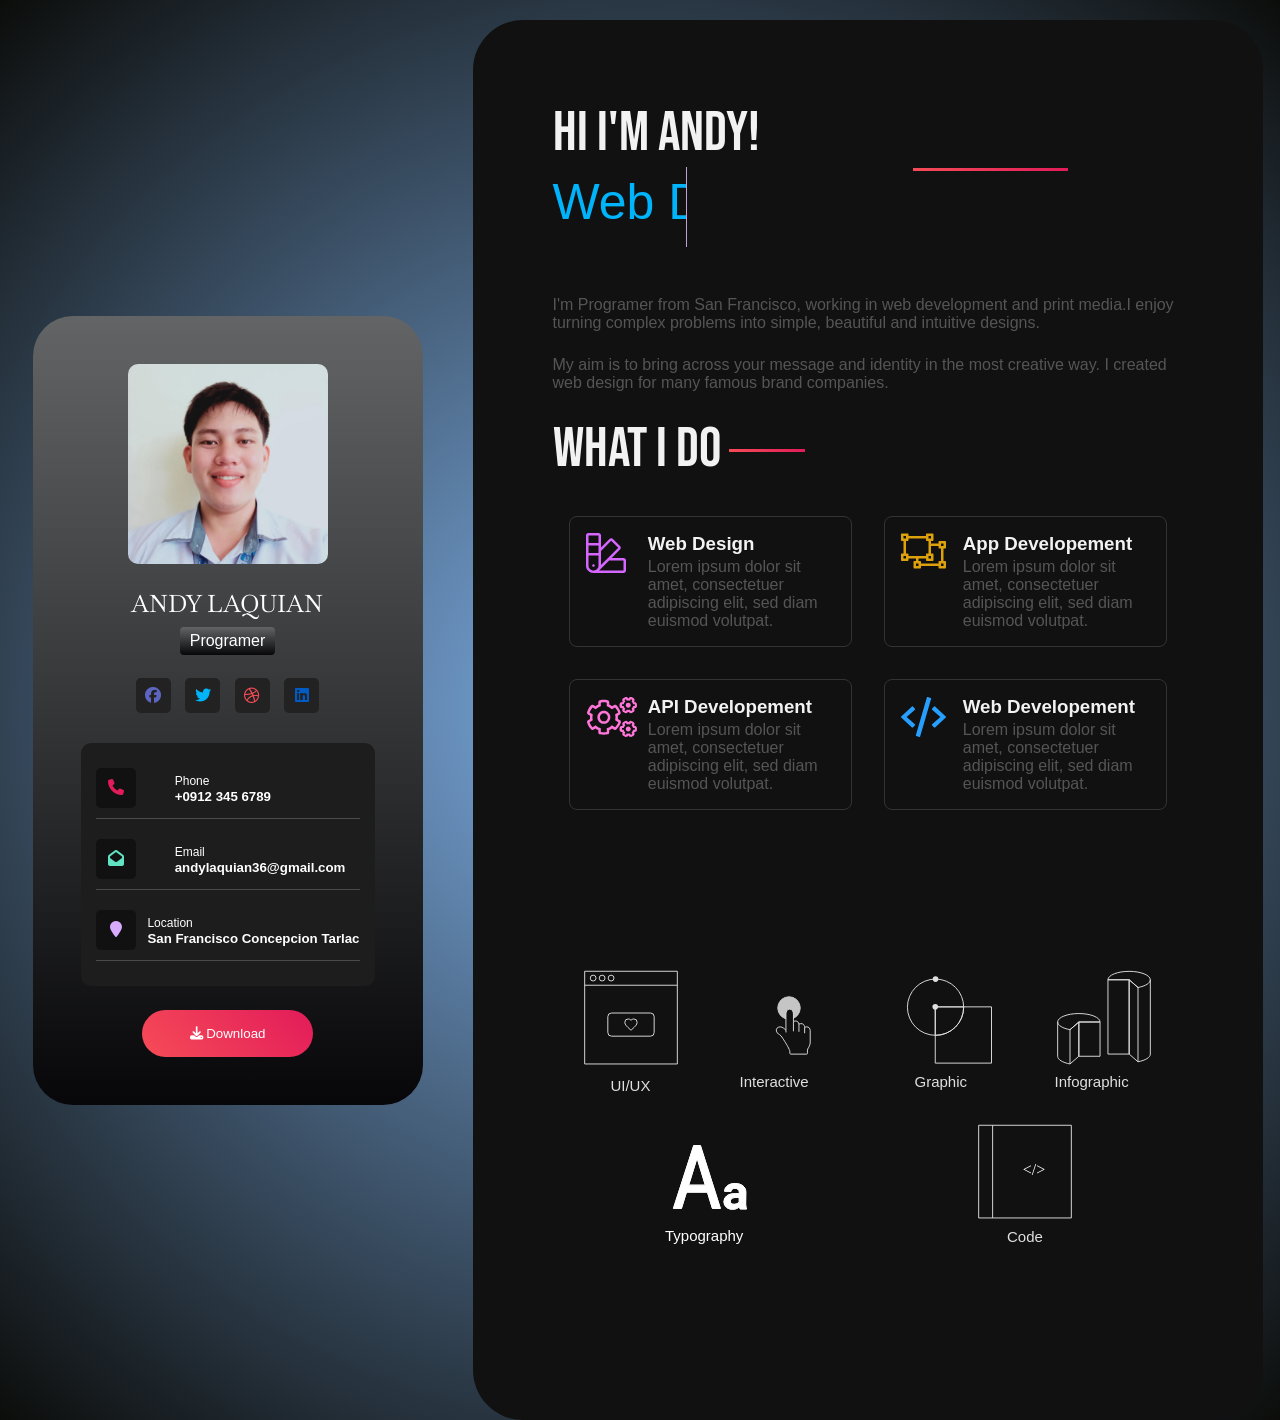
==== index.html @ b9bf0640 "Add files via upload" ====
<!DOCTYPE html>
<html lang="en">
<head>
    <meta charset="UTF-8">
    <meta http-equiv="X-UA-Compatible" content="IE=edge">
    <meta name="viewport" content="width=device-width, initial-scale=1.0">
    <title>Personal Portfolio</title>
    
    <link rel="stylesheet" href="style.css">
    <link rel="preconnect" href="https://fonts.googleapis.com">
    <link rel="preconnect" href="https://fonts.gstatic.com" crossorigin>
    <link href="https://fonts.googleapis.com/css2?family=Bebas+Neue&family=Jersey+10&display=swap" rel="stylesheet">
    <link rel="preconnect" href="https://fonts.googleapis.com">
    <link rel="preconnect" href="https://fonts.gstatic.com" crossorigin>
    <link href="https://fonts.googleapis.com/css2?family=Baskervville+SC&family=Bebas+Neue&family=Jersey+10&display=swap" rel="stylesheet">
    <link rel="stylesheet" href="https://cdnjs.cloudflare.com/ajax/libs/font-awesome/6.2.1/css/all.min.css">
</head>
<body>
   <div class="container">
       <div class="profile-card"> 
            <div class="profile-pic">
                <img class="pic" src="images/andy.jfif" alt="user avatar">
            </div>

            <div class="profile-details">
                 <div class="intro">
                    <h2>ANDY LAQUIAN</h2>
                    <h4>Programer</h4>
                    <div class="social">
                        <a href="#"><i class="fab fa-facebook" style="color:var(--blue)"></i></a>
                        <a href="#"><i class="fab fa-twitter"  style="color:var(--skyblue)"></i></a>
                        <a href="#"><i class="fab fa-dribbble"  style="color:var(--dark-pink)"></i></a>
                        <a href="#"><i class="fab fa-linkedin"  style="color:var(--light-blue)"></i></a>
                    </div>
                 </div>

                 <div class="contact-info">
                    <div class="row">
                         <div class="icon">
                            <i class="fa fa-phone"  style="color:var(--dark-magenta)"></i>
                         </div>
                         <div class="content">
                            <span>Phone</span>
                            <h5>+0912 345 6789</h5>
                         </div>
                    </div>

                    <div class="row">
                        <div class="icon">
                           <i class="fa fa-envelope-open"  style="color:var(--light-green)"></i>
                        </div>
                        <div class="content">
                           <span>Email</span>
                           <h5>andylaquian36@gmail.com</h5>
                        </div>
                   </div>
    
                   <div class="row">
                    <div class="icon">
                       <i class="fa fa-map-marker"  style="color:var(--light-purple)"></i>
                    </div>
                    <div class="content">
                       <span>Location</span>
                       <h5>San Francisco Concepcion Tarlac</h5>
                    </div>
                 </div>

            </div>
               <button class="download-btn"> <i class="fa fa-download"></i> Download </button>
            </div>
       </div>

       
       <div class="about">
         <h1 class="text-animation">Hi I'm Andy!  <br><span></span></h1>
          <br>
          <br>
           <p> I'm Programer from San Francisco,  
            working in web development and print media.I enjoy turning complex problems into simple, 
            beautiful and intuitive designs.
          </p>

          <p>
            My aim is to bring across your message and identity in the most creative way. 
            I created web design for many famous brand companies.
          </p>
          <h1>What I Do </h1>
          <div class="work" >
             <div class="workbox" id="w1">
                 <div class="icon">
                    <img src="images/ui.svg" alt="">
                 </div>
                 <div class="desc">
                    <h3>Web Design</h3>
                    <p>Lorem ipsum dolor sit amet, consectetuer adipiscing elit, sed diam euismod volutpat.</p>
                 </div>
             </div>

             <div class="workbox" id="w2">
                <div class="icon">
                   <img src="images/app.svg" alt="">
                </div>
                <div class="desc">
                   <h3>App Developement</h3>
                   <p>Lorem ipsum dolor sit amet, consectetuer adipiscing elit, sed diam euismod volutpat.</p>
                </div>
            </div>

            <div class="workbox" id="w3">
                <div class="icon">
                   <img src="images/api.svg" alt="">
                </div>
                <div class="desc">
                   <h3>API Developement</h3>
                   <p>Lorem ipsum dolor sit amet, consectetuer adipiscing elit, sed diam euismod volutpat.</p>
                </div>
            </div>

            <div class="workbox" id="w4">
                <div class="icon">
                   <img src="images/web.svg" alt="">
                </div>
                <div class="desc">
                   <h3>Web Developement</h3>
                   <p>Lorem ipsum dolor sit amet, consectetuer adipiscing elit, sed diam euismod volutpat.</p>
                </div>
            </div>

          </div>

          <h2></h2>
          
          <div class="o-page">
            <div class="skill-set">
            
         
         <a href="#" class="skill-outer ui">
            <svg  xmlns="http://www.w3.org/2000/svg" viewBox="0 0 160 160">
              <g opacity=".87" fill="none" stroke="#fff">
                <text class="text" transform="translate(58 150.11)" font-size="16" fill="#fff" stroke="none" font-family="RobotoMono-Medium,Roboto Mono" font-weight="500">
                  UI/UX
                </text> 
                <path class="rectangle" d="M30.57 22.69h98.86v98.86H30.57z"/>
                <path class="bar" d="M30.57 37.59h98.86"/>
                <circle class="dot3" cx="58.76" cy="29.96" r="3.09"/>
                <circle class="dot2" cx="49.19" cy="29.96" r="3.09"/>
                <circle class="dot1" cx="39.62" cy="29.96" r="3.09"/>
                <rect class="btn" x="55.28" y="67.21" width="49.43" height="24.72" rx="4"/>
                <path class="heart" 				fill="#121212" d="M80 85.57l-1-.86c-3.37-3.06-5.59-5.07-5.59-7.54a3.56 3.56 0 0 1 3.6-3.6A3.9 3.9 0 0 1 80 74.94a3.9 3.9 0 0 1 2.94-1.37 3.56 3.56 0 0 1 3.6 3.6c0 2.47-2.22 4.48-5.59 7.54z"/>
              </g>
            </svg>
         </a>
         
         
         
            
         <a href="#" class="skill-outer interactive">
            <svg xmlns="http://www.w3.org/2000/svg" viewBox="0 0 160 160">
              <g opacity=".87" fill="none" stroke="#fff">
                <text class="text" transform="translate(27.19 146.24)" fill="#fff" stroke="none" font-size="16" font-family="RobotoMono-Medium,Roboto Mono" font-weight="500">
                  Interactive
                </text>
                <path class="ellipse4"/>
                <path class="ellipse3"/>
                <path class="ellipse2"/>
                <path class="ellipse1"/>
               <path class="ellipse0"/>
               <path class="ellipse" d="M68,61.83a12,12 0 1,0 24,0a12,12 0 1,0 -24,0" stroke-miterlimit="10" fill="#fff" opacity="0.87"/>
                <path class="hand" d="M100.33 82.21a5.82 5.82 0 0 0-3.66.19c-.08-.93-.46-3.07-2.32-3.64a5.83 5.83 0 0 0-3.74.21 3.59 3.59 0 0 0-2.24-3 5.85 5.85 0 0 0-3.64.17v-7.68c0-2-.83-5.44-4-5.44-2.91 0-4 3.25-4 5.44v17.08C75.34 84.12 73 82.13 71.14 82c-3-.24-5.19 1.64-4.59 4.56s3.12 2.75 5 5.14 6.34 9.81 6.37 9.86c.67 1.26 2.49 4.74 2.79 5.62a12 12 0 0 1 .27 3.09.79.79 0 0 0 .22.55.76.76 0 0 0 .54.23h17.18a.77.77 0 0 0 .76-.68 17.08 17.08 0 0 0 0-2.73 5.5 5.5 0 0 1 1.32-3.84 11.61 11.61 0 0 0 1.63-4.52.41.41 0 0 0 0-.11V86.28c.04-.28-.01-3.35-2.3-4.07z" fill="#121212" stroke="#fff" stroke-miterlimit="10"/>
                <path class="bar" d="M96.68 88.8v-6.4"/>
                <path class="bar" d="M90.61 87.29v-8.36"/>
                <path class="bar" d="M84.73 86.74V76.13"/>
                <path class="bar" d="M76.79 87.94v-2.39"/>
              </g>
            </svg>
         </a>
         
         
        
         <a href="#" class="skill-outer graphic">
            <svg xmlns="http://www.w3.org/2000/svg" viewBox="0 0 160 160">
              <g opacity=".87" fill="none" stroke="#fff">
                <text id="text" fill="#fff" font-family="RobotoMono-Medium,Roboto Mono" font-size="16px" font-weight="500" stroke="none" transform="translate(46.39 146.24)">
                  Graphic
                </text>
                   <path class="graphic-shape2" d="M68.54 60.66h60v60h-60z"/>
                   <path class="graphic-middle" d="M68.54 91h.31a30 30 0 0 0 30-30v-.31H68.54z"/>
                   <path class="graphic-shape1" d="M68.85 31a30 30 0 0 1 30 30 30 30 0 0 1-30 30 30 30 0 0 1-30-30 30 30 0 0 1 30-30z"/>
                    <circle class="graphic-dot1" cx="" cy="" r="3" fill="#fff" stroke="transparent"/>
                   <circle class="graphic-dot2" cx="" cy="" r="3" fill="#fff" stroke="transparent"/>
              </g>
            </svg>
         </a>
         
         
        
         <a class="skill-outer infographic" href="#" class="skill-outer">
            <svg xmlns="http://www.w3.org/2000/svg" viewBox="0 0 160 160">
              <g opacity=".87" fill="none" stroke="#fff">
                <text class="text" transform="translate(27.19 146.24)" font-size="16" fill="#fff" stroke="none" font-family="RobotoMono-Medium,Roboto Mono" font-weight="500">
                  Infographic
                </text>
                <path class="left-bottom" d="M43.72 121.55c-7.86-1.45-13.15-4.64-13.15-8.21"/>
                <path class="left-side3" d="M53.18 76.81h22.6v36.53h-22.6z"/>
                <path class="left-side2" d="M53.18 76.81l-9.46 8.22v36.52l9.46-8.21V76.81z"/>
                <path class="left-side1" d="M30.57 76.81v36.53"/>
                <path class="left-top" d="M43.72 85l9.46-8.22h22.6c0-5-10.2-9-22.6-9s-22.6 4.09-22.6 9c0 3.53 5.14 6.74 13.14 8.22"/>
                
                <path class="right-bottom" d="M129.43 111c0 3.57-5.29 6.76-13.15 8.21"/>
                <path class="right-side3" d="M129.43 31.73v79.28"/>
                <path class="right-side2" d="M106.82 31.73l9.46 8.22v79.27l-9.46-8.21V31.73z"/>
                <path class="right-side1" d="M84.22 31.73h22.6V111h-22.6z"/>
                <path class="right-top" d="M116.28 40l-9.46-8.22h-22.6c0-5 10.2-9 22.6-9s22.6 4.08 22.6 9c0 3.53-5.14 6.74-13.14 8.22"/>
              </g>
            </svg>
         </a>
         
         
         <a href="#" class="skill-outer typo">
            <svg class="typo" xmlns="http://www.w3.org/2000/svg" viewBox="0 0 160 160">
              <g pacity=".87" fill="none" stroke="#fff">
                <text class="text" transform="translate(31.99 146.24)" fill="#fff" stroke="none" font-size="16" font-family="RobotoMono-Medium,Roboto Mono" font-weight="500">
                  Typography
                </text>
                <path class="typo-right-under" fill="#fff" d="M112.06 111.91a6.21 6.21 0 0 1-.4-1.13c-.11-.43-.2-.88-.28-1.36a8.58 8.58 0 0 1-1.31 1.14 9.37 9.37 0 0 1-1.65.92 9.56 9.56 0 0 1-2 .62 10.91 10.91 0 0 1-2.34.2 11.35 11.35 0 0 1-3.73-.63 9 9 0 0 1-2.9-1.67 7.41 7.41 0 0 1-2.53-5.73 7.57 7.57 0 0 1 3.21-6.45c2.11-1.51 5.23-2.23 9.37-2.18h3.81V94.1a3.87 3.87 0 0 0-1.21-3 5.27 5.27 0 0 0-3.59-1.16 4.34 4.34 0 0 0-3.06.86 3.11 3.11 0 0 0-1 2.38l-6.82-.08a7.17 7.17 0 0 1 .78-3.21 8.09 8.09 0 0 1 2.22-2.65 10.89 10.89 0 0 1 3.54-1.78 15.18 15.18 0 0 1 4.76-.62 16.75 16.75 0 0 1 4.47.64 10.88 10.88 0 0 1 3.6 1.74 8 8 0 0 1 2.35 2.94 9.13 9.13 0 0 1 .81 4.08l-.16 11.39a18.69 18.69 0 0 0 .23 3.53 8.61 8.61 0 0 0 .75 2.42v.42zm-6.44-4.91a6.91 6.91 0 0 0 1.91-.22 6.83 6.83 0 0 0 1.61-.62 5.51 5.51 0 0 0 1.24-.88 4.67 4.67 0 0 0 .82-1v-4.56h-3.48a10.37 10.37 0 0 0-2.72.28 5.28 5.28 0 0 0-1.85.83 3.46 3.46 0 0 0-1.07 1.32 4.05 4.05 0 0 0-.37 1.68 3 3 0 0 0 1 2.29 4.12 4.12 0 0 0 2.91.88z"/>
               <path class="typo-left-under" fill="#fff" d="M77.28 94H54.91l-5.38 17.35H41l21.63-67h7.14l21.27 67h-8.46zm-20.07-7.44H75l-8.81-29.09z"/>
               <path class="wave-middle" stroke="transparent" fill="#121212"/>
               <path class="typo-right-top" stroke="#fff" d="M112.06 111.91a6.21 6.21 0 0 1-.4-1.13c-.11-.43-.2-.88-.28-1.36a8.58 8.58 0 0 1-1.31 1.14 9.37 9.37 0 0 1-1.65.92 9.56 9.56 0 0 1-2 .62 10.91 10.91 0 0 1-2.34.2 11.35 11.35 0 0 1-3.73-.63 9 9 0 0 1-2.9-1.67 7.41 7.41 0 0 1-2.53-5.73 7.57 7.57 0 0 1 3.21-6.45c2.11-1.51 5.23-2.23 9.37-2.18h3.81V94.1a3.87 3.87 0 0 0-1.21-3 5.27 5.27 0 0 0-3.59-1.16 4.34 4.34 0 0 0-3.06.86 3.11 3.11 0 0 0-1 2.38l-6.82-.08a7.17 7.17 0 0 1 .78-3.21 8.09 8.09 0 0 1 2.22-2.65 10.89 10.89 0 0 1 3.54-1.78 15.18 15.18 0 0 1 4.76-.62 16.75 16.75 0 0 1 4.47.64 10.88 10.88 0 0 1 3.6 1.74 8 8 0 0 1 2.35 2.94 9.13 9.13 0 0 1 .81 4.08l-.16 11.39a18.69 18.69 0 0 0 .23 3.53 8.61 8.61 0 0 0 .75 2.42v.42zm-6.44-4.91a6.91 6.91 0 0 0 1.91-.22 6.83 6.83 0 0 0 1.61-.62 5.51 5.51 0 0 0 1.24-.88 4.67 4.67 0 0 0 .82-1v-4.56h-3.48a10.37 10.37 0 0 0-2.72.28 5.28 5.28 0 0 0-1.85.83 3.46 3.46 0 0 0-1.07 1.32 4.05 4.05 0 0 0-.37 1.68 3 3 0 0 0 1 2.29 4.12 4.12 0 0 0 2.91.88z"/>	
               <path class="typo-left-top" d="M77.28 94H54.91l-5.38 17.35H41l21.63-67h7.14l21.27 67h-8.46zm-20.07-7.44H75l-8.81-29.09z"/>
              </g>
            </svg>
         </a>	
               
         
         
         <a href="#" class="skill-outer code">
            <svg xmlns="http://www.w3.org/2000/svg" viewBox="0 0 160 160">
              <g opacity=".87" fill="none" stroke="#fff">
                <text class="text" transform="translate(60.8 147.5)" font-size="16" fill="#fff" stroke="none" font-family="RobotoMono-Medium,Roboto Mono" font-weight="500">
                  Code
                </text>
                <path class="rectangle" transform="rotate(-90 80 72.12)" d="M30.57 22.69h98.86v98.86H30.57z"/>
                <path class="bar" d="M45.46 121.55V22.69"/>
               </g>
            </svg>
            <span class="change-letter"></span>
         </a>
               
         </div>
         		 
         </div>
          

       </div>


       
   </div>
</body>
</html>
---- style.css ----
:root{
    --purple:#2F192E;
    --purple-light:#30192d;
    --dark-blue:#012677;
    --blue:#5c65c0;
    --skyblue :#00b4fc;
    --light-blue:#005bc5;
    --dark-pink:#f64c57;
    --dark-magenta:#e21b5a;
    --light-green:#61e2c2;
    --light-purple:#d9abff;
    
}
*{
    box-sizing: border-box;
    padding:0;
    margin:0;
    text-decoration: none;
    font-family: poppins,sans-serif;
}
body{
    background: radial-gradient(circle, rgba(125,174,229,1) 0%, rgba(12,13,11,1) 100%);
}
h2{
    
    font-family: "Baskervville SC", serif;
  font-weight: 400;
  font-style: normal;
      
}
h1{
    font-family: "Bebas Neue", sans-serif;
    font-weight: 400;
    font-style: normal;
}
.container{
    display: flex;
    justify-content: space-around;
    align-items: center;
    min-height: 100%;
    width: 100%;
    flex-wrap: wrap;
    position: relative;
}
.profile-card{
    background: linear-gradient(180deg, rgba(98,100,101,1) 0%, rgba(7,7,10,1) 100%, rgba(118,121,122,1) 100%);
    width:390px;
    padding: 3rem;
    border-radius: 40px;
    min-height: 400px;
    position: relative;
    color:#fff;
    margin: 15px;
    display: flex;
    justify-content: space-between;
    align-items: center;
    flex-direction: column;
}
.pic{
    height: 200px;
    width: 200px;
    
}
.profile-card{
    margin-top: 15px;
    overflow: hidden;
}
.profile-card .profile-pic img{
    border-radius: 10px;
}
.profile-card .profile-details{
    display: flex;
    flex-direction: column;
    justify-content: flex-start;
    align-items: center;
    width:100%;
}
.profile-details .intro{
    display: flex;
    justify-content: center;
    align-items: center;
    flex-direction: column;
}
.profile-details .intro h2{
    margin-top: 20px;
}
.profile-details .intro h4{
    background: linear-gradient(180deg, rgba(98,100,101,1) 0%, rgba(7,7,10,1) 100%, rgba(118,121,122,1) 100%);
    font-weight: 400;
    border-radius: 4px;
    padding: 5px 10px;
    margin: 8px;
}
.profile-details .intro .social{
    margin-top: 10px;
    margin-bottom: 25px;
}
.profile-details .intro .social i{
    color:#ddd;
    font-size: 16px;
    background-color:#222;
    margin: 5px;
    height: 35px;
    width:35px;
    line-height: 35px;
    text-align: center;
    border-radius: 5px;
    transition: 0.5s;
}
.profile-details .intro .social i:hover{
    transform: scale(1.2);
    border:1px solid rgba(255,255,255,0.3);
}
.profile-details .contact-info{
    background-color: #1d1d1d;
    padding: 15px;
    border-radius: 10px;
    width: 100%;
}
.profile-details .contact-info .row{
    display: flex;
    justify-content: space-between;
    align-items: center;
    border-bottom: 1px solid rgba(255,255,255,0.2);
    padding: 10px 0;
    margin-bottom: 10px;
}
.contact-info .row .icon{
    height: 40px;
    width: 40px;
    line-height: 40px;
    border-radius: 5px;
    background-color: #111;
    text-align: center;
    color:#fff;
    transition: 0.5s;
}
.row .icon:hover{
    transform:scale(1.2);
    border:1px solid rgba(255,255,255,0.1);
}
.row .content{
    min-width: 70%;
}
.row .content span{
    font-size: 12px;
}
.download-btn {
    background: linear-gradient(45deg, #f64c57,#e21b5a);
    color:#fff;
    padding: 1rem 3rem;
    border-radius: 30px;
    margin-top: 1.5rem;
    border:none;
}
.download-btn:hover{
    border-color: chartreuse;
    transform:scale(1.2);
    border:1px solid rgba(255,255,255,0.1);
}

.about{
    background-color: #111;
    max-width: 790px;
    height: 1400px;
    padding: 5rem 5rem;
    border-radius: 50px;
    margin-top: 20px;
    
}
.about h1{
    color:#f2f2f2;
    margin-bottom: 1.1rem;
    position: relative;
    display: inline-block;
    font-size: 3.5rem;
}
.about h1::after{
    position: absolute;
    content: "";
    top:50%;
    right:-50%;
    width:45%;
    height: 3px;
    background: linear-gradient(45deg, #f64c57,#e21b5a);
}
.about h2{
    color:#f2f2f2;
    font-size: 2rem;
    margin:0.5rem 0;
}
.about p{
    color:#555;
    margin:1.5rem 0;
}
.about .work{
    display: grid;
    grid-template-columns: 1fr 1fr;
    grid-template-rows: auto;
}
.work .workbox {
    display: flex;
    justify-content: space-between;
    border-radius:8px;
    border:1px solid #333;
    padding: 1rem;
    margin:1rem;

}
.work .workbox .desc{
    width:75%;
    color:#555;
}
.work .workbox .desc h3{
    color:#f2f2f2;
    margin-bottom: 3px;
}
.work .workbox .desc p{
    margin:0px;
}
#w1:hover{
border-color: rgb(129, 23, 235);
}
#w2:hover{
    border-color: rgb(228, 238, 89);
}
#w3:hover{
border-color: rgb(253, 62, 247);
}
#w4:hover{
border-color: rgb(6, 88, 221);
}





@media(max-width:768px)
{
    .about{
        width: 1005;
        max-width: 400px;
        padding:1rem;
        margin:1rem;

    }
    .about h1{
        font-size: 2.2rem;
    }
    .about .work{
        grid-template-columns: repeat(1,1fr);
        grid-template-rows: repeat(4,auto);
    }


}

.text-animation span{
    position: relative;
}
.text-animation span::before{
    content: 'Web Developer';
    color: #00b4fc;
    animation: words 20s infinite;
    font-family: 'Franklin Gothic Medium', 'Arial Narrow', Arial, sans-serif;
    font-weight: 1;
    font-size: 50px;
}
.text-animation span::after{
    content: "";
    background-color: #111;
    position: absolute;
    width: calc(40% + 80px);
    height: 80px;
    border-left: 1px solid rgb(190, 162, 216);
    right: -8px;
    animation: cursor 0.6s infinite, typing 20s steps(14) infinite;
}

@keyframes cursor{
    to{
        border-left: 2px solid var(--main-color);
    }
}
@keyframes words{
    0%,
    20%{
        content: 'Web Designer';
    }
    21%,
    40%{
        content: 'App Developer';
    }
    41%,
    60%{
        content: 'API Developer';
    }
    61%,
    80%{
        content: 'Web Developer';
    }
    81%,
    100%{
        content: '';
    }
}
@keyframes typing{
    10%,
    15%,
    30%,
    35%,
    50%,
    55%,
    70%,
    75%,
    90%,
    95%{
        width: 0;
    }
    5%,
    20%,
    25%,
    40%,
    45%,
    60%,
    65%,
    80%,
    85%{
        width: calc(100% + 8px);
    }
}



body {
	background-color: #121212;
}

.o-page {
	align-items: center;
	display: flex;
	height: 60vh;
	justify-content: center;
    padding: 0;
}


a {
	text-decoration: none;
}

.skill-set {
	display: flex;
	flex-wrap: wrap;
	justify-content: space-around;

	.skill-outer {
		display: block;
	}

	svg {
		max-width: 150px;
		height: auto;
		width: 100%;
	}
}


@keyframes ui {
	0%{
		d: path("M80 87.26l-2.02-5.87-5.67-1.82 5.67-1.83L80 71.88l1.71 5.86 5.98 1.83-5.99 1.82-1.7 5.87z");
	}
	20% {
		d: path("M80 83.96l-4.33 2.28.83-4.83L72.99 78l4.84-.71L80 72.9l2.17 4.39 4.84.71-3.5 3.41.82 4.83L80 83.96z");
	}
	40% {
		d: path("M80 83.89h-6.15l3.08-5.32L80 73.25l3.07 5.32 3.08 5.32H80z");
	}
	60% {
		d: path("M80 85.57l-1-.86c-3.37-3.06-5.59-5.07-5.59-7.54a3.56 3.56 0 0 1 3.6-3.6A3.9 3.9 0 0 1 80 74.94a3.9 3.9 0 0 1 2.94-1.37 3.56 3.56 0 0 1 3.6 3.6c0 2.47-2.22 4.48-5.59 7.54z");
	}
	80%{
		d: path("M74,80a6,6 0 1,0 12,0a6,6 0 1,0 -12,0");
	}
	100%{
		d: path("M80 87.26l-2.02-5.87-5.67-1.82 5.67-1.83L80 71.88l1.71 5.86 5.98 1.83-5.99 1.82-1.7 5.87z");

	}
}


.heart {
	animation: ui 3s linear infinite;
}



@keyframes rainbow-color-fill {	
  0% {
    fill: #DAB9FF;
  }	
	20% {
    fill: #FFB9B9;
  }
	40% {
    fill: #FFFEB9;
	}
	60% {
    fill: #B9FFCC;
	}
	80% {
    fill: #B9C9FF;	
	}
  100% {
    fill: #DAB9FF;
  }
}

@keyframes rainbow-color-stroke {	
  0% {
	 stroke: #DAB9FF;
  }	
	20% {
	 stroke: #FFB9B9;

  }
	40% {
	 stroke: #FFFEB9;
	}
	60% {
	 stroke: #B9FFCC;
	}
	80% {
	 stroke: #B9C9FF;
	}
  100% {
  	 stroke: #DAB9FF;
  }
}

.skill-outer {
	outline: none;
}

.ui {
	&:hover,
	&:focus {
		circle,
		.btn,
		text {
			animation: rainbow-color-fill 1s linear infinite ;
			stroke: transparent;
		}
		.heart {
			stroke: transparent;
		}
	}
}



.code {
	position: relative;
	
	&:hover,
	&:focus {
		text,
		.rectangle {
			animation: rainbow-color-fill 1s linear infinite ;
			stroke: transparent;
		}
		.change-letter {
			color: #121212;
		}
		.bar {
			stroke: #121212;
		}
		
	}
}

.change-letter {
	color: white;
	font-family: roboto;
	font-size: 16px;
	position: absolute;
	text-decoration: none;
	left: calc(50% - 32px);
	top: calc(50% - 20px);
	transform: translate(-50%, -50%);

	&:after {
		position: absolute;
		content: "</>";
		animation: changeLetter 3s linear infinite;
		width: 82px;
		text-align: center;
	}
}

@keyframes changeLetter {
	0%{
		content:"</>";
	}
	20% {
		content:"CSS";
	}
	40% {
		content:"SASS";
	}
	60% {
		content:"JS";
	}
	80%{
		content:"HTML";
	}
	100%{
		content:"</>";
	}
}



@keyframes interactiveMotion0 {
	from{
		d: path("M68,61.83a12,12 0 1,0 24,0a12,12 0 1,0 -24,0");
	}
	to {
		d: path("M60,61.83a20,20 0 1,0 40,0a20,20 0 1,0 -40,0");
		opacity: 0;	
	}
}

@keyframes interactiveMotion1 {
	from{
		d: path("M68,61.83a12,12 0 1,0 24,0a12,12 0 1,0 -24,0");
	}
	to {
		d: path("M55,61.83a25,25 0 1,0 50,0a25,25 0 1,0 -50,0");
		opacity: 0;	
	}
}

@keyframes interactiveMotion2 {
	from{
		d: path("M68,61.83a12,12 0 1,0 24,0a12,12 0 1,0 -24,0");
	}
	to {
		d: path("M50,61.83a30,30 0 1,0 60,0a30,30 0 1,0 -60,0");
		opacity: 0;	
	}
}

@keyframes interactiveMotion3 {
	from{
		d: path("M68,61.83a12,12 0 1,0 24,0a12,12 0 1,0 -24,0");
	}
	to {
		d: path("M45,61.83a35,35 0 1,0 70,0a35,35 0 1,0 -70,0");
		opacity: 0;	
	}
}


@keyframes interactiveMotion4 {
	from{
		d: path("M68,61.83a12,12 0 1,0 24,0a12,12 0 1,0 -24,0");
	}
	to {
		d: path("M40,61.83a40,40 0 1,0 80,0a40,40 0 1,0 -80,0");
		opacity: 0;	
	}
}


.ellipse0{
	animation: interactiveMotion0 3s  ease-out infinite;
}

.ellipse1{
	animation: interactiveMotion1 3s  ease-out infinite;
}
.ellipse2 {
	animation: interactiveMotion2 3s  ease-out infinite;
}
.ellipse3 {
	animation: interactiveMotion3 3s  ease-out infinite;
}
.ellipse4 {
	animation: interactiveMotion4 3s ease-out infinite;
}


.interactive {
	&:hover,
	&:focus {
		.ellipse,
		text {
			animation: rainbow-color-fill 1s linear infinite ;
		}
		
		.hand,
		.bar {
			stroke: #FFB9B9;
		}
		
		.ellipse4 {
			stroke: #DAB9FF;
		}
		.ellipse3 {
			stroke: #FFB9B9;
		}
		.ellipse2 {
			stroke: #FFFEB9;
		}
		.ellipse1 {
			stroke: #B9FFCC;
		}
		.ellipse0 {
			stroke: #B9C9FF;
		}		
		.ellipse {
			stroke: transparent;
		}	
	}
}




.graphic-dot1 {
	offset-path: path("M68.54 60.66h60v60h-60z");
	animation: graphicDotMotion 10s linear infinite reverse;
}

.graphic-dot2 {
	offset-path: path("M68.85 31a30 30 0 0 1 30 30 30 30 0 0 1-30 30 30 30 0 0 1-30-30 30 30 0 0 1 30-30z");
	animation: graphicDotMotion 10s linear infinite;
}


@keyframes graphicDotMotion {
   to {
     motion-offset: 100%;
     offset-distance: 100%;
   }
}

.graphic {
	&:hover,
	&:focus {
		.graphic-middle,
		text {
				animation: rainbow-color-fill 1s linear infinite ;
		}
		
		.graphic-shape1 {
			stroke: #B9FFCC;
		}
		
		.graphic-shape2 {
			stroke: #B9C9FF;
		}
		
		.graphic-dot2 {
			fill: #B9FFCC;
		}
		
		.graphic-dot1 {
			fill: #B9C9FF;
		}
	}
}



@keyframes leftSide3 {
	from{
		d: path("M53.18 76.81h22.6v36.53h-22.6z");
	}
	to {
		d: path("M53.18 32.15h22.6v81.19h-22.6z");
	}
}

@keyframes leftSide2 {
	from {
		d: path("M53.18 76.81l-9.46 8.22v36.52l9.46-8.21V76.81z");
	}
	to {
		d: path("M53.18 32.15l-9.46 8.21v81.19l9.46-8.21V32.15z");
	}
}

@keyframes leftSide1 {
	from {
		d: path("M30.57 76.81v36.53");
	}
	to {
		d: path("M30.57 32.15v81.19");
	}
}

@keyframes leftTop {
	from {
		d: path("M43.72 85l9.46-8.22h22.6c0-5-10.2-9-22.6-9s-22.6 4.09-22.6 9c0 3.53 5.14 6.74 13.14 8.22");
	}
	to {
		d: path("M43.72 40.36l9.46-8.21h22.6c0-5-10.2-9-22.6-9s-22.6 4.08-22.6 9c0 3.52 5.14 6.74 13.14 8.21");
	}
}

@keyframes rightSide3 {
	from {
		d: path("M129.43 31.73v79.28");
	}
	to {
		d: path("M129.43 80.41v30.6");
	}
}

@keyframes rightSide2 {
	from {
		d: path("M106.82 31.73l9.46 8.22v79.27l-9.46-8.21V31.73z");
	}
	to {
		d: path("M106.82 80.42l9.46 8.21v30.59l-9.46-8.21V80.42z");
	}
}

@keyframes rightSide1 {
	from {
		d: path("M84.22 31.73h22.6V111h-22.6z");
	}
	to {
		d: path("M84.22 80.41h22.6V111h-22.6z");
	}
}

@keyframes rightTop {
	from {
		d: path("M116.28 40l-9.46-8.22h-22.6c0-5 10.2-9 22.6-9s22.6 4.08 22.6 9c0 3.53-5.14 6.74-13.14 8.22");
	}
	to {
		d: path("M116.28 88.63l-9.46-8.22h-22.6c0-5 10.2-9 22.6-9s22.6 4.08 22.6 9c0 3.53-5.14 6.74-13.14 8.22");
	}
}

.left-side3 {
	animation: leftSide3 3s ease-out infinite alternate;
}

.left-side2 {
	animation: leftSide2 3s ease-out infinite alternate;
}

.left-side1 {
	animation: leftSide1 3s ease-out infinite alternate;
}

.left-top {
	animation: leftTop 3s ease-out infinite alternate;
}

.right-side3 {
	animation: rightSide3 3s ease-out infinite alternate;
}

.right-side2 {
	animation: rightSide2 3s ease-out infinite alternate;
}

.right-side1 {
	animation: rightSide1 3s ease-out infinite alternate;
}

.right-top {
	animation: rightTop 3s ease-out infinite alternate;
}

.infographic {
	&:hover,
	&:focus {
		text {
			animation: rainbow-color-fill 1s linear infinite ;
		}
		
 		.left-bottom,
		.right-bottom {
			stroke: #FFB9B9;
		}
		
		.left-side3,
		.right-side3 {
			stroke: #DAB9FF;
		}
		.left-side2,
		.right-side2 {
			stroke: #FFB9B9;
		}
		
		.left-side1,
		.right-side1 {
			stroke: #FFFEB9;
		}
		
		.left-top,
		.right-top{
			stroke: #B9FFCC;
		}
		.ellipse0 {
			stroke: #B9C9FF;
		}		
		.ellipse {
			stroke: transparent;
		}	
	}
}



@keyframes typoWave {
	from {
		d: path("M124.74 38l32.64 82.45-7.25-6.14a3 3 0 0 0-3.83 0l-5.3 4.51a3.66 3.66 0 0 1-4.7 0l-5.35-4.53a3 3 0 0 0-3.82 0l-5.35 4.53a3.64 3.64 0 0 1-4.7 0l-5.34-4.52a3 3 0 0 0-3.83 0l-5.34 4.53a3.66 3.66 0 0 1-4.7 0l-5.34-4.53a3 3 0 0 0-3.83 0l-5.34 4.53a3.67 3.67 0 0 1-4.71 0l-5.34-4.53a3 3 0 0 0-3.83 0l-5.34 4.52a3.64 3.64 0 0 1-4.7 0l-5.35-4.53a3 3 0 0 0-3.83 0l-5.35 4.53a3.63 3.63 0 0 1-4.7 0l-7.71-6.52L17.25 38z");
	}
	to {
		d: path("M120 38l10.39 21.31-7.25-6.15a3 3 0 0 0-3.83 0l-5.34 4.53a3.65 3.65 0 0 1-4.71 0l-5.34-4.53a3 3 0 0 0-3.83 0l-5.39 4.51a3.63 3.63 0 0 1-4.7 0l-5.34-4.53a3 3 0 0 0-3.83 0l-5.34 4.53a3.65 3.65 0 0 1-4.71 0l-5.34-4.53a3 3 0 0 0-3.82 0l-5.35 4.53a3.63 3.63 0 0 1-4.7 0l-5.35-4.53a3 3 0 0 0-3.82 0l-5.34 4.53a3.65 3.65 0 0 1-4.71 0L27 53.14a3 3 0 0 0-3.83 0l-5.36 4.53a3.63 3.63 0 0 1-4.7 0l-7.7-6.52L12.46 38z");
	}
}

@keyframes typoWaveHover {
	from {
		d: path("M124.74 38l32.64 82.45-7.25-6.14a3 3 0 0 0-3.83 0l-5.3 4.51a3.66 3.66 0 0 1-4.7 0l-5.35-4.53a3 3 0 0 0-3.82 0l-5.35 4.53a3.64 3.64 0 0 1-4.7 0l-5.34-4.52a3 3 0 0 0-3.83 0l-5.34 4.53a3.66 3.66 0 0 1-4.7 0l-5.34-4.53a3 3 0 0 0-3.83 0l-5.34 4.53a3.67 3.67 0 0 1-4.71 0l-5.34-4.53a3 3 0 0 0-3.83 0l-5.34 4.52a3.64 3.64 0 0 1-4.7 0l-5.35-4.53a3 3 0 0 0-3.83 0l-5.35 4.53a3.63 3.63 0 0 1-4.7 0l-7.71-6.52L17.25 38z");
	}
	to {
		d: path("M120 38l10.39 21.31-7.25-6.15a3 3 0 0 0-3.83 0l-5.34 4.53a3.65 3.65 0 0 1-4.71 0l-5.34-4.53a3 3 0 0 0-3.83 0l-5.39 4.51a3.63 3.63 0 0 1-4.7 0l-5.34-4.53a3 3 0 0 0-3.83 0l-5.34 4.53a3.65 3.65 0 0 1-4.71 0l-5.34-4.53a3 3 0 0 0-3.82 0l-5.35 4.53a3.63 3.63 0 0 1-4.7 0l-5.35-4.53a3 3 0 0 0-3.82 0l-5.34 4.53a3.65 3.65 0 0 1-4.71 0L27 53.14a3 3 0 0 0-3.83 0l-5.36 4.53a3.63 3.63 0 0 1-4.7 0l-7.7-6.52L12.46 38z");
	}
}


.wave-middle {
	animation: typoWave 3s ease-out infinite alternate;
}



.typo {
	&:hover,
	&:focus {
		.typo-right-under,
		.typo-left-under,
		text {
			animation: rainbow-color-fill 1s linear infinite ;
		}		
		.typo-right-under,
		.typo-left-under,
		.typo-right-top,
		.typo-left-top {
			stroke: transparent;
		}
		
	}
}
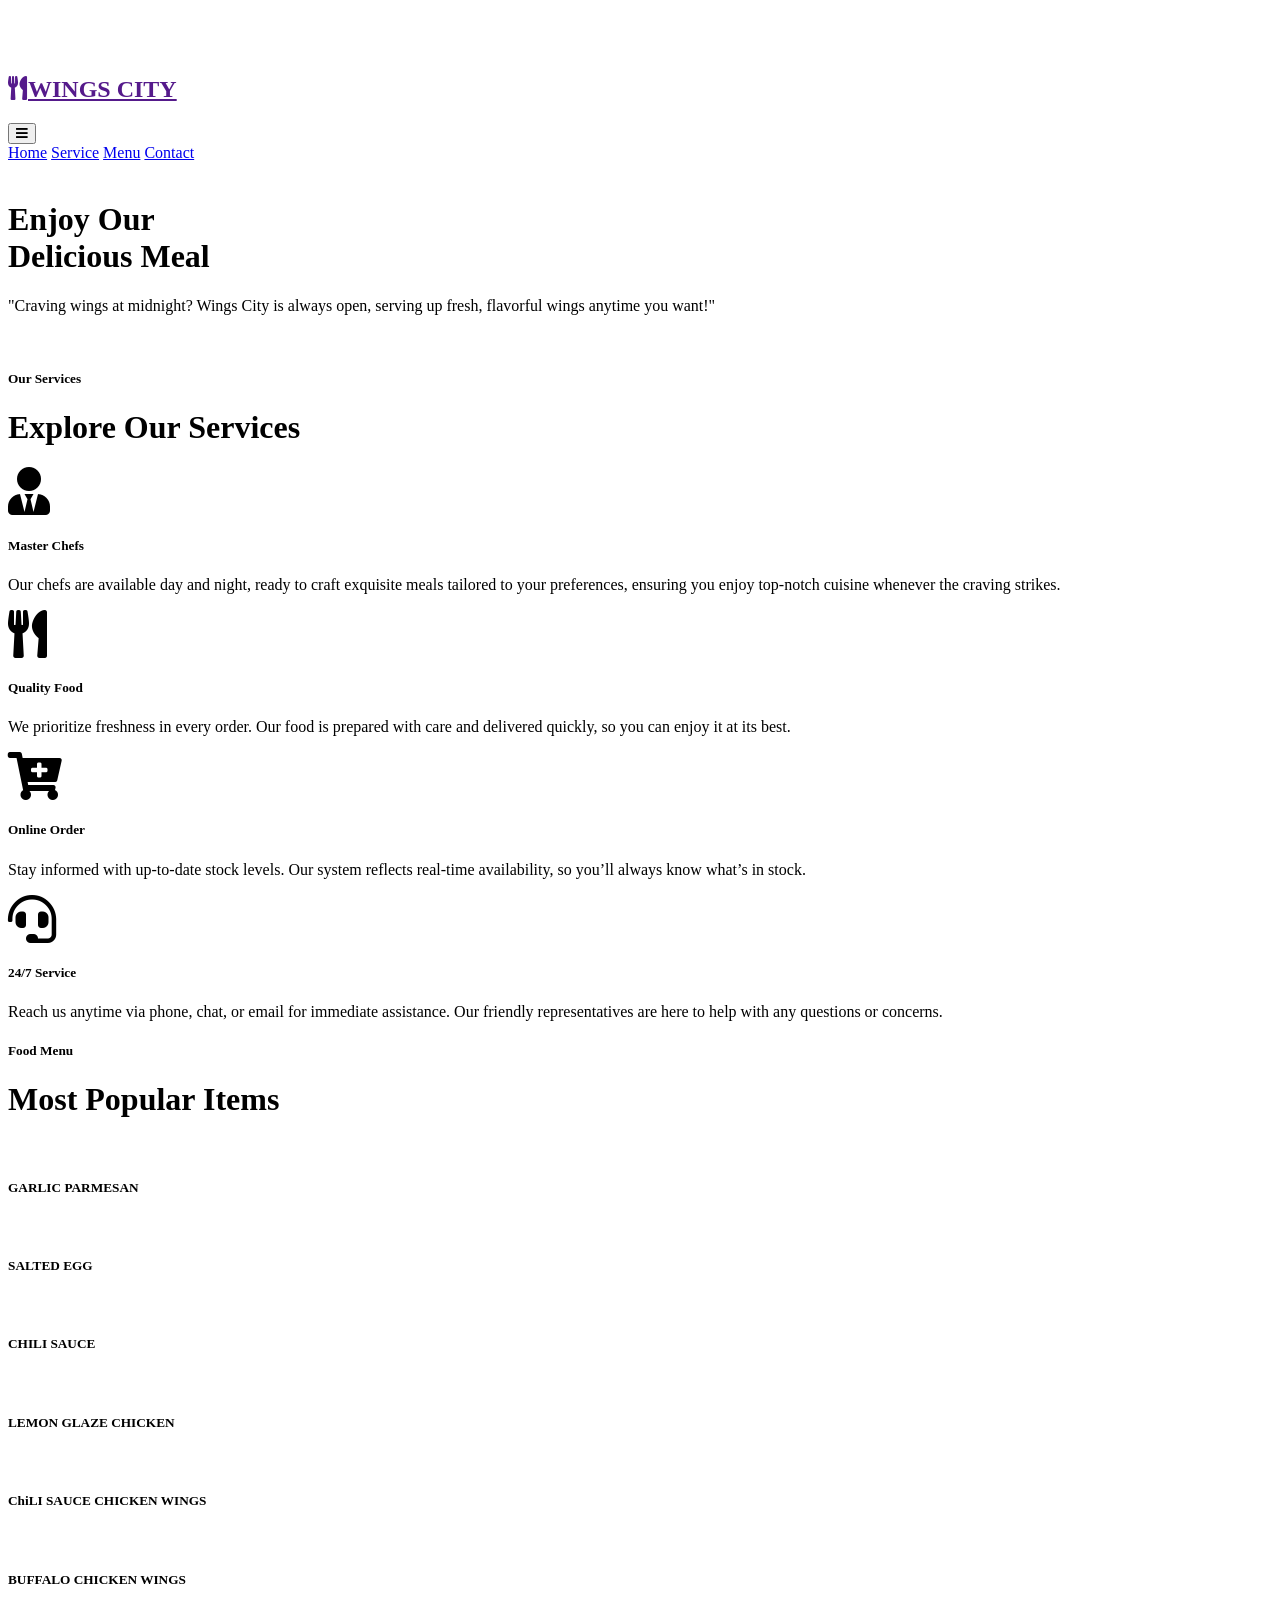
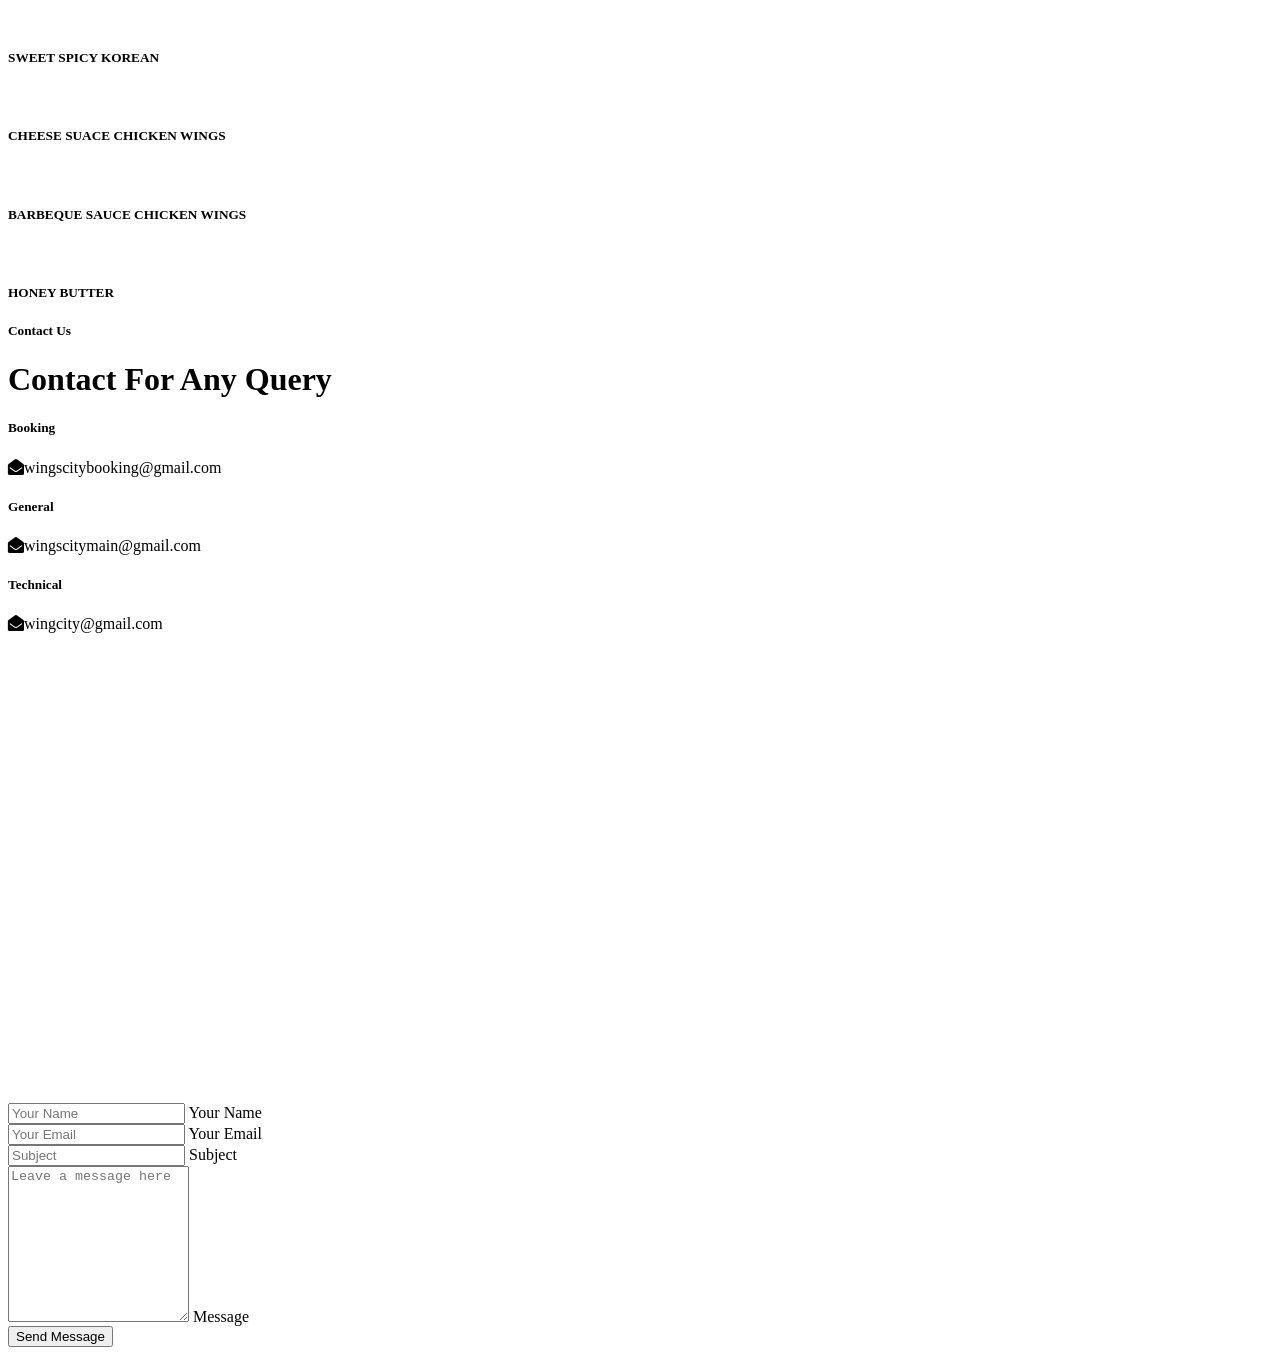
==== commit 68ea3093: "Add files via upload" ====
--- a/index.html
+++ b/index.html
@@ -1,260 +1,369 @@
-<!DOCTYPE html>
-<html lang="en">
-<head>
-    <meta charset="UTF-8">
-    <meta http-equiv="X-UA-Compatible" content="IE=edge">
-    <meta name="viewport" content="width=device-width, initial-scale=1.0">
-    <title>Personal Portfolio</title>
-    
-    <link rel="stylesheet" href="style.css">
-    <link rel="preconnect" href="https://fonts.googleapis.com">
-    <link rel="preconnect" href="https://fonts.gstatic.com" crossorigin>
-    <link href="https://fonts.googleapis.com/css2?family=Bebas+Neue&family=Jersey+10&display=swap" rel="stylesheet">
-    <link rel="preconnect" href="https://fonts.googleapis.com">
-    <link rel="preconnect" href="https://fonts.gstatic.com" crossorigin>
-    <link href="https://fonts.googleapis.com/css2?family=Baskervville+SC&family=Bebas+Neue&family=Jersey+10&display=swap" rel="stylesheet">
-    <link rel="stylesheet" href="https://cdnjs.cloudflare.com/ajax/libs/font-awesome/6.2.1/css/all.min.css">
-</head>
-<body>
-   <div class="container">
-       <div class="profile-card"> 
-            <div class="profile-pic">
-                <img class="pic" src="images/andy.jfif" alt="user avatar">
-            </div>
-
-            <div class="profile-details">
-                 <div class="intro">
-                    <h2>ANDY LAQUIAN</h2>
-                    <h4>Programer</h4>
-                    <div class="social">
-                        <a href="#"><i class="fab fa-facebook" style="color:var(--blue)"></i></a>
-                        <a href="#"><i class="fab fa-twitter"  style="color:var(--skyblue)"></i></a>
-                        <a href="#"><i class="fab fa-dribbble"  style="color:var(--dark-pink)"></i></a>
-                        <a href="#"><i class="fab fa-linkedin"  style="color:var(--light-blue)"></i></a>
-                    </div>
-                 </div>
-
-                 <div class="contact-info">
-                    <div class="row">
-                         <div class="icon">
-                            <i class="fa fa-phone"  style="color:var(--dark-magenta)"></i>
-                         </div>
-                         <div class="content">
-                            <span>Phone</span>
-                            <h5>+0912 345 6789</h5>
-                         </div>
-                    </div>
-
-                    <div class="row">
-                        <div class="icon">
-                           <i class="fa fa-envelope-open"  style="color:var(--light-green)"></i>
-                        </div>
-                        <div class="content">
-                           <span>Email</span>
-                           <h5>andylaquian36@gmail.com</h5>
-                        </div>
-                   </div>
-    
-                   <div class="row">
-                    <div class="icon">
-                       <i class="fa fa-map-marker"  style="color:var(--light-purple)"></i>
-                    </div>
-                    <div class="content">
-                       <span>Location</span>
-                       <h5>San Francisco Concepcion Tarlac</h5>
-                    </div>
-                 </div>
-
-            </div>
-               <button class="download-btn"> <i class="fa fa-download"></i> Download </button>
-            </div>
-       </div>
-
-       
-       <div class="about">
-         <h1 class="text-animation">Hi I'm Andy!  <br><span></span></h1>
-          <br>
-          <br>
-           <p> I'm Programer from San Francisco,  
-            working in web development and print media.I enjoy turning complex problems into simple, 
-            beautiful and intuitive designs.
-          </p>
-
-          <p>
-            My aim is to bring across your message and identity in the most creative way. 
-            I created web design for many famous brand companies.
-          </p>
-          <h1>What I Do </h1>
-          <div class="work" >
-             <div class="workbox" id="w1">
-                 <div class="icon">
-                    <img src="images/ui.svg" alt="">
-                 </div>
-                 <div class="desc">
-                    <h3>Web Design</h3>
-                    <p>Lorem ipsum dolor sit amet, consectetuer adipiscing elit, sed diam euismod volutpat.</p>
-                 </div>
-             </div>
-
-             <div class="workbox" id="w2">
-                <div class="icon">
-                   <img src="images/app.svg" alt="">
-                </div>
-                <div class="desc">
-                   <h3>App Developement</h3>
-                   <p>Lorem ipsum dolor sit amet, consectetuer adipiscing elit, sed diam euismod volutpat.</p>
-                </div>
-            </div>
-
-            <div class="workbox" id="w3">
-                <div class="icon">
-                   <img src="images/api.svg" alt="">
-                </div>
-                <div class="desc">
-                   <h3>API Developement</h3>
-                   <p>Lorem ipsum dolor sit amet, consectetuer adipiscing elit, sed diam euismod volutpat.</p>
-                </div>
-            </div>
-
-            <div class="workbox" id="w4">
-                <div class="icon">
-                   <img src="images/web.svg" alt="">
-                </div>
-                <div class="desc">
-                   <h3>Web Developement</h3>
-                   <p>Lorem ipsum dolor sit amet, consectetuer adipiscing elit, sed diam euismod volutpat.</p>
-                </div>
-            </div>
-
-          </div>
-
-          <h2></h2>
-          
-          <div class="o-page">
-            <div class="skill-set">
-            
-         
-         <a href="#" class="skill-outer ui">
-            <svg  xmlns="http://www.w3.org/2000/svg" viewBox="0 0 160 160">
-              <g opacity=".87" fill="none" stroke="#fff">
-                <text class="text" transform="translate(58 150.11)" font-size="16" fill="#fff" stroke="none" font-family="RobotoMono-Medium,Roboto Mono" font-weight="500">
-                  UI/UX
-                </text> 
-                <path class="rectangle" d="M30.57 22.69h98.86v98.86H30.57z"/>
-                <path class="bar" d="M30.57 37.59h98.86"/>
-                <circle class="dot3" cx="58.76" cy="29.96" r="3.09"/>
-                <circle class="dot2" cx="49.19" cy="29.96" r="3.09"/>
-                <circle class="dot1" cx="39.62" cy="29.96" r="3.09"/>
-                <rect class="btn" x="55.28" y="67.21" width="49.43" height="24.72" rx="4"/>
-                <path class="heart" 				fill="#121212" d="M80 85.57l-1-.86c-3.37-3.06-5.59-5.07-5.59-7.54a3.56 3.56 0 0 1 3.6-3.6A3.9 3.9 0 0 1 80 74.94a3.9 3.9 0 0 1 2.94-1.37 3.56 3.56 0 0 1 3.6 3.6c0 2.47-2.22 4.48-5.59 7.54z"/>
-              </g>
-            </svg>
-         </a>
-         
-         
-         
-            
-         <a href="#" class="skill-outer interactive">
-            <svg xmlns="http://www.w3.org/2000/svg" viewBox="0 0 160 160">
-              <g opacity=".87" fill="none" stroke="#fff">
-                <text class="text" transform="translate(27.19 146.24)" fill="#fff" stroke="none" font-size="16" font-family="RobotoMono-Medium,Roboto Mono" font-weight="500">
-                  Interactive
-                </text>
-                <path class="ellipse4"/>
-                <path class="ellipse3"/>
-                <path class="ellipse2"/>
-                <path class="ellipse1"/>
-               <path class="ellipse0"/>
-               <path class="ellipse" d="M68,61.83a12,12 0 1,0 24,0a12,12 0 1,0 -24,0" stroke-miterlimit="10" fill="#fff" opacity="0.87"/>
-                <path class="hand" d="M100.33 82.21a5.82 5.82 0 0 0-3.66.19c-.08-.93-.46-3.07-2.32-3.64a5.83 5.83 0 0 0-3.74.21 3.59 3.59 0 0 0-2.24-3 5.85 5.85 0 0 0-3.64.17v-7.68c0-2-.83-5.44-4-5.44-2.91 0-4 3.25-4 5.44v17.08C75.34 84.12 73 82.13 71.14 82c-3-.24-5.19 1.64-4.59 4.56s3.12 2.75 5 5.14 6.34 9.81 6.37 9.86c.67 1.26 2.49 4.74 2.79 5.62a12 12 0 0 1 .27 3.09.79.79 0 0 0 .22.55.76.76 0 0 0 .54.23h17.18a.77.77 0 0 0 .76-.68 17.08 17.08 0 0 0 0-2.73 5.5 5.5 0 0 1 1.32-3.84 11.61 11.61 0 0 0 1.63-4.52.41.41 0 0 0 0-.11V86.28c.04-.28-.01-3.35-2.3-4.07z" fill="#121212" stroke="#fff" stroke-miterlimit="10"/>
-                <path class="bar" d="M96.68 88.8v-6.4"/>
-                <path class="bar" d="M90.61 87.29v-8.36"/>
-                <path class="bar" d="M84.73 86.74V76.13"/>
-                <path class="bar" d="M76.79 87.94v-2.39"/>
-              </g>
-            </svg>
-         </a>
-         
-         
-        
-         <a href="#" class="skill-outer graphic">
-            <svg xmlns="http://www.w3.org/2000/svg" viewBox="0 0 160 160">
-              <g opacity=".87" fill="none" stroke="#fff">
-                <text id="text" fill="#fff" font-family="RobotoMono-Medium,Roboto Mono" font-size="16px" font-weight="500" stroke="none" transform="translate(46.39 146.24)">
-                  Graphic
-                </text>
-                   <path class="graphic-shape2" d="M68.54 60.66h60v60h-60z"/>
-                   <path class="graphic-middle" d="M68.54 91h.31a30 30 0 0 0 30-30v-.31H68.54z"/>
-                   <path class="graphic-shape1" d="M68.85 31a30 30 0 0 1 30 30 30 30 0 0 1-30 30 30 30 0 0 1-30-30 30 30 0 0 1 30-30z"/>
-                    <circle class="graphic-dot1" cx="" cy="" r="3" fill="#fff" stroke="transparent"/>
-                   <circle class="graphic-dot2" cx="" cy="" r="3" fill="#fff" stroke="transparent"/>
-              </g>
-            </svg>
-         </a>
-         
-         
-        
-         <a class="skill-outer infographic" href="#" class="skill-outer">
-            <svg xmlns="http://www.w3.org/2000/svg" viewBox="0 0 160 160">
-              <g opacity=".87" fill="none" stroke="#fff">
-                <text class="text" transform="translate(27.19 146.24)" font-size="16" fill="#fff" stroke="none" font-family="RobotoMono-Medium,Roboto Mono" font-weight="500">
-                  Infographic
-                </text>
-                <path class="left-bottom" d="M43.72 121.55c-7.86-1.45-13.15-4.64-13.15-8.21"/>
-                <path class="left-side3" d="M53.18 76.81h22.6v36.53h-22.6z"/>
-                <path class="left-side2" d="M53.18 76.81l-9.46 8.22v36.52l9.46-8.21V76.81z"/>
-                <path class="left-side1" d="M30.57 76.81v36.53"/>
-                <path class="left-top" d="M43.72 85l9.46-8.22h22.6c0-5-10.2-9-22.6-9s-22.6 4.09-22.6 9c0 3.53 5.14 6.74 13.14 8.22"/>
-                
-                <path class="right-bottom" d="M129.43 111c0 3.57-5.29 6.76-13.15 8.21"/>
-                <path class="right-side3" d="M129.43 31.73v79.28"/>
-                <path class="right-side2" d="M106.82 31.73l9.46 8.22v79.27l-9.46-8.21V31.73z"/>
-                <path class="right-side1" d="M84.22 31.73h22.6V111h-22.6z"/>
-                <path class="right-top" d="M116.28 40l-9.46-8.22h-22.6c0-5 10.2-9 22.6-9s22.6 4.08 22.6 9c0 3.53-5.14 6.74-13.14 8.22"/>
-              </g>
-            </svg>
-         </a>
-         
-         
-         <a href="#" class="skill-outer typo">
-            <svg class="typo" xmlns="http://www.w3.org/2000/svg" viewBox="0 0 160 160">
-              <g pacity=".87" fill="none" stroke="#fff">
-                <text class="text" transform="translate(31.99 146.24)" fill="#fff" stroke="none" font-size="16" font-family="RobotoMono-Medium,Roboto Mono" font-weight="500">
-                  Typography
-                </text>
-                <path class="typo-right-under" fill="#fff" d="M112.06 111.91a6.21 6.21 0 0 1-.4-1.13c-.11-.43-.2-.88-.28-1.36a8.58 8.58 0 0 1-1.31 1.14 9.37 9.37 0 0 1-1.65.92 9.56 9.56 0 0 1-2 .62 10.91 10.91 0 0 1-2.34.2 11.35 11.35 0 0 1-3.73-.63 9 9 0 0 1-2.9-1.67 7.41 7.41 0 0 1-2.53-5.73 7.57 7.57 0 0 1 3.21-6.45c2.11-1.51 5.23-2.23 9.37-2.18h3.81V94.1a3.87 3.87 0 0 0-1.21-3 5.27 5.27 0 0 0-3.59-1.16 4.34 4.34 0 0 0-3.06.86 3.11 3.11 0 0 0-1 2.38l-6.82-.08a7.17 7.17 0 0 1 .78-3.21 8.09 8.09 0 0 1 2.22-2.65 10.89 10.89 0 0 1 3.54-1.78 15.18 15.18 0 0 1 4.76-.62 16.75 16.75 0 0 1 4.47.64 10.88 10.88 0 0 1 3.6 1.74 8 8 0 0 1 2.35 2.94 9.13 9.13 0 0 1 .81 4.08l-.16 11.39a18.69 18.69 0 0 0 .23 3.53 8.61 8.61 0 0 0 .75 2.42v.42zm-6.44-4.91a6.91 6.91 0 0 0 1.91-.22 6.83 6.83 0 0 0 1.61-.62 5.51 5.51 0 0 0 1.24-.88 4.67 4.67 0 0 0 .82-1v-4.56h-3.48a10.37 10.37 0 0 0-2.72.28 5.28 5.28 0 0 0-1.85.83 3.46 3.46 0 0 0-1.07 1.32 4.05 4.05 0 0 0-.37 1.68 3 3 0 0 0 1 2.29 4.12 4.12 0 0 0 2.91.88z"/>
-               <path class="typo-left-under" fill="#fff" d="M77.28 94H54.91l-5.38 17.35H41l21.63-67h7.14l21.27 67h-8.46zm-20.07-7.44H75l-8.81-29.09z"/>
-               <path class="wave-middle" stroke="transparent" fill="#121212"/>
-               <path class="typo-right-top" stroke="#fff" d="M112.06 111.91a6.21 6.21 0 0 1-.4-1.13c-.11-.43-.2-.88-.28-1.36a8.58 8.58 0 0 1-1.31 1.14 9.37 9.37 0 0 1-1.65.92 9.56 9.56 0 0 1-2 .62 10.91 10.91 0 0 1-2.34.2 11.35 11.35 0 0 1-3.73-.63 9 9 0 0 1-2.9-1.67 7.41 7.41 0 0 1-2.53-5.73 7.57 7.57 0 0 1 3.21-6.45c2.11-1.51 5.23-2.23 9.37-2.18h3.81V94.1a3.87 3.87 0 0 0-1.21-3 5.27 5.27 0 0 0-3.59-1.16 4.34 4.34 0 0 0-3.06.86 3.11 3.11 0 0 0-1 2.38l-6.82-.08a7.17 7.17 0 0 1 .78-3.21 8.09 8.09 0 0 1 2.22-2.65 10.89 10.89 0 0 1 3.54-1.78 15.18 15.18 0 0 1 4.76-.62 16.75 16.75 0 0 1 4.47.64 10.88 10.88 0 0 1 3.6 1.74 8 8 0 0 1 2.35 2.94 9.13 9.13 0 0 1 .81 4.08l-.16 11.39a18.69 18.69 0 0 0 .23 3.53 8.61 8.61 0 0 0 .75 2.42v.42zm-6.44-4.91a6.91 6.91 0 0 0 1.91-.22 6.83 6.83 0 0 0 1.61-.62 5.51 5.51 0 0 0 1.24-.88 4.67 4.67 0 0 0 .82-1v-4.56h-3.48a10.37 10.37 0 0 0-2.72.28 5.28 5.28 0 0 0-1.85.83 3.46 3.46 0 0 0-1.07 1.32 4.05 4.05 0 0 0-.37 1.68 3 3 0 0 0 1 2.29 4.12 4.12 0 0 0 2.91.88z"/>	
-               <path class="typo-left-top" d="M77.28 94H54.91l-5.38 17.35H41l21.63-67h7.14l21.27 67h-8.46zm-20.07-7.44H75l-8.81-29.09z"/>
-              </g>
-            </svg>
-         </a>	
-               
-         
-         
-         <a href="#" class="skill-outer code">
-            <svg xmlns="http://www.w3.org/2000/svg" viewBox="0 0 160 160">
-              <g opacity=".87" fill="none" stroke="#fff">
-                <text class="text" transform="translate(60.8 147.5)" font-size="16" fill="#fff" stroke="none" font-family="RobotoMono-Medium,Roboto Mono" font-weight="500">
-                  Code
-                </text>
-                <path class="rectangle" transform="rotate(-90 80 72.12)" d="M30.57 22.69h98.86v98.86H30.57z"/>
-                <path class="bar" d="M45.46 121.55V22.69"/>
-               </g>
-            </svg>
-            <span class="change-letter"></span>
-         </a>
-               
-         </div>
-         		 
-         </div>
-          
-
-       </div>
-
-
-       
-   </div>
-</body>
+<!DOCTYPE html>
+<html lang="en">
+
+<head>
+    <meta charset="utf-8">
+    <title>WINGS CITY
+
+    </title>
+    <meta content="width=device-width, initial-scale=1.0" name="viewport">
+    <meta content="" name="keywords">
+    <meta content="" name="description">
+
+    <!-- Favicon -->
+    <link href="img/favicon.ico" rel="icon">
+
+    <!-- Google Web Fonts -->
+    <link rel="preconnect" href="https://fonts.googleapis.com">
+    <link rel="preconnect" href="https://fonts.gstatic.com" crossorigin>
+    <link href="https://fonts.googleapis.com/css2?family=Heebo:wght@400;500;600&family=Nunito:wght@600;700;800&family=Pacifico&display=swap" rel="stylesheet">
+
+    <!-- Icon Font Stylesheet -->
+    <link href="https://cdnjs.cloudflare.com/ajax/libs/font-awesome/5.10.0/css/all.min.css" rel="stylesheet">
+    <link href="https://cdn.jsdelivr.net/npm/bootstrap-icons@1.4.1/font/bootstrap-icons.css" rel="stylesheet">
+
+    <!-- Libraries Stylesheet -->
+    <link href="lib/animate/animate.min.css" rel="stylesheet">
+    <link href="lib/owlcarousel/assets/owl.carousel.min.css" rel="stylesheet">
+    <link href="lib/tempusdominus/css/tempusdominus-bootstrap-4.min.css" rel="stylesheet" />
+
+    <!-- Customized Bootstrap Stylesheet -->
+    <link href="css/bootstrap.min.css" rel="stylesheet">
+
+    <!-- Template Stylesheet -->
+    <link href="css/style.css" rel="stylesheet">
+    
+    <style>
+        .inventory-icon i {
+        color: white; /* Default color */
+        transition: color 0.3s; /* Smooth transition */
+        }
+
+        .inventory-icon:hover i {
+        color: green; /* Color on hover */
+        }
+
+    </style>
+</head>
+
+<body>
+    <div class="container-xxl bg-white p-0">
+        <!-- Spinner Start -->
+        <div id="spinner" class="show bg-white position-fixed translate-middle w-100 vh-100 top-50 start-50 d-flex align-items-center justify-content-center">
+            <div class="spinner-border text-primary" style="width: 3rem; height: 3rem;" role="status" >
+                <span class="sr-only">Loading...</span>
+            </div>
+        </div>
+        <!-- Spinner End -->
+
+
+        <!-- Navbar & Hero Start -->
+        <div class="container-xxl position-relative p-0">
+            <nav class="navbar navbar-expand-lg navbar-dark bg-dark px-4 px-lg-5 py-3 py-lg-0">
+                <a href="" class="navbar-brand p-0">
+                    <h1 class="text-primary m-0"><i class="fa fa-utensils me-3"></i>WINGS CITY</h1>
+                    <!-- <img src="img/logo.png" alt="Logo"> -->
+                </a>
+                <button class="navbar-toggler" type="button" data-bs-toggle="collapse" data-bs-target="#navbarCollapse">
+                    <span class="fa fa-bars"></span>
+                </button>
+                <div class="collapse navbar-collapse" id="navbarCollapse">
+                    <div class="navbar-nav ms-auto py-0 pe-4">
+                        <a href="index.html" class="nav-item nav-link active">Home</a>
+                        <a href="service.html" class="nav-item nav-link">Service</a>
+                        <a href="menu.html" class="nav-item nav-link">Menu</a>
+                        <a href="contact.html" class="nav-item nav-link">Contact</a>
+                    </div>
+                    <a href="login.php" class="btn btn-primary py-2 px-4 inventory-icon">
+                        <i class="fa fa-archive"></i>
+                    </a>
+                </div>
+            </nav>
+            
+
+            <div class="container-xxl py-5 bg-dark hero-header mb-5" style="background-image: url(img/bg.jpeg);">
+                <div class="container my-5 py-5">
+                    <div class="row align-items-center g-5">
+                        <div class="col-lg-6 text-center text-lg-start">
+                            <h1 class="display-3 text-white animated slideInLeft">Enjoy Our<br>Delicious Meal</h1>
+                            <p class="text-white animated slideInLeft mb-4 pb-2">"Craving wings at midnight? Wings City is always open, serving up fresh, flavorful wings anytime you want!"</p>
+                        </div>
+                        <div class="col-lg-6 text-center text-lg-end overflow-hidden">
+                            <img class="img-fluid" src="img/1.png" alt="">
+                        </div>
+                    </div>
+                </div>
+            </div>
+        </div>
+        <!-- Navbar & Hero End -->
+
+        <div class="container-xxl py-5">
+            <div class="container">
+                <div class="text-center wow fadeInUp" data-wow-delay="0.1s">
+                    <h5 class="section-title ff-secondary text-center text-primary fw-normal">Our Services</h5>
+                    <h1 class="mb-5">Explore Our Services</h1>
+                </div>
+                <div class="row g-4">
+                    <div class="col-lg-3 col-sm-6 wow fadeInUp" data-wow-delay="0.1s">
+                        <div class="service-item rounded pt-3">
+                            <div class="p-4">
+                                <i class="fa fa-3x fa-user-tie text-primary mb-4"></i>
+                                <h5>Master Chefs</h5>
+                                <p>Our chefs are available day and night, ready to craft exquisite meals tailored to your preferences, ensuring you enjoy top-notch cuisine whenever the craving strikes.</p>
+                            </div>
+                        </div>
+                    </div>
+                    <div class="col-lg-3 col-sm-6 wow fadeInUp" data-wow-delay="0.3s">
+                        <div class="service-item rounded pt-3">
+                            <div class="p-4">
+                                <i class="fa fa-3x fa-utensils text-primary mb-4"></i>
+                                <h5>Quality Food</h5>
+                                <p> We prioritize freshness in every order. Our food is prepared with care and delivered quickly, so you can enjoy it at its best.</p>
+                            </div>
+                        </div>
+                    </div>
+                    <div class="col-lg-3 col-sm-6 wow fadeInUp" data-wow-delay="0.5s">
+                        <div class="service-item rounded pt-3">
+                            <div class="p-4">
+                                <i class="fa fa-3x fa-cart-plus text-primary mb-4"></i>
+                                <h5>Online Order</h5>
+                                <p> Stay informed with up-to-date stock levels. Our system reflects real-time availability, so you’ll always know what’s in stock.</p>
+                            </div>
+                        </div>
+                    </div>
+                    <div class="col-lg-3 col-sm-6 wow fadeInUp" data-wow-delay="0.7s">
+                        <div class="service-item rounded pt-3">
+                            <div class="p-4">
+                                <i class="fa fa-3x fa-headset text-primary mb-4"></i>
+                                <h5>24/7 Service</h5>
+                                <p>Reach us anytime via phone, chat, or email for immediate assistance. Our friendly representatives are here to help with any questions or concerns.</p>
+                            </div>
+                        </div>
+                    </div>
+
+                    <div class="container-xxl py-5">
+                        <div class="container">
+                            <div class="text-center wow fadeInUp" data-wow-delay="0.1s">
+                                <h5 class="section-title ff-secondary text-center text-primary fw-normal">Food Menu</h5>
+                                <h1 class="mb-5">Most Popular Items</h1>
+                            </div>
+                                <div class="tab-content">
+                                    <div id="tab-1" class="tab-pane fade show p-0 active">
+                                        <div class="row g-4">
+                                            <div class="col-lg-6">
+                                                <div class="d-flex align-items-center">
+                                                    <img class="flex-shrink-0 img-fluid rounded" src="img/a.jpeg" alt="" style="width: 80px;">
+                                                    <div class="w-100 d-flex flex-column text-start ps-4">
+                                                        <h5 class="d-flex justify-content-between border-bottom pb-2">
+                                                            <span>GARLIC PARMESAN</span>
+                                                        </h5>
+                                                    </div>
+                                                </div>
+                                            </div>
+                                            <div class="col-lg-6">
+                                                <div class="d-flex align-items-center">
+                                                    <img class="flex-shrink-0 img-fluid rounded" src="img/b.jpeg" alt="" style="width: 80px;">
+                                                    <div class="w-100 d-flex flex-column text-start ps-4">
+                                                        <h5 class="d-flex justify-content-between border-bottom pb-2">
+                                                            <span>SALTED EGG</span>
+                                                     
+                                                        </h5>
+                                                      
+                                                    </div>
+                                                </div>
+                                            </div>
+                                            <div class="col-lg-6">
+                                                <div class="d-flex align-items-center">
+                                                    <img class="flex-shrink-0 img-fluid rounded" src="img/c.jpeg" alt="" style="width: 80px;">
+                                                    <div class="w-100 d-flex flex-column text-start ps-4">
+                                                        <h5 class="d-flex justify-content-between border-bottom pb-2">
+                                                            <span>CHILI SAUCE</span>
+                                                   
+                                                        </h5>
+                                                     
+                                                    </div>
+                                                </div>
+                                            </div>
+                                            <div class="col-lg-6">
+                                                <div class="d-flex align-items-center">
+                                                    <img class="flex-shrink-0 img-fluid rounded" src="img/d.jpeg" alt="" style="width: 80px;">
+                                                    <div class="w-100 d-flex flex-column text-start ps-4">
+                                                        <h5 class="d-flex justify-content-between border-bottom pb-2">
+                                                            <span>LEMON GLAZE CHICKEN</span>
+                                            
+                                                        </h5>
+                                                       
+                                                    </div>
+                                                </div>
+                                            </div>
+                                            <div class="col-lg-6">
+                                                <div class="d-flex align-items-center">
+                                                    <img class="flex-shrink-0 img-fluid rounded" src="img/e.jpeg" alt="" style="width: 80px;">
+                                                    <div class="w-100 d-flex flex-column text-start ps-4">
+                                                        <h5 class="d-flex justify-content-between border-bottom pb-2">
+                                                            <span>ChiLI SAUCE CHICKEN WINGS</span>
+                                                       
+                                                        </h5>
+                                                       
+                                                    </div>
+                                                </div>
+                                            </div>
+                                            <div class="col-lg-6">
+                                                <div class="d-flex align-items-center">
+                                                    <img class="flex-shrink-0 img-fluid rounded" src="img/f.jpeg" alt="" style="width: 80px;">
+                                                    <div class="w-100 d-flex flex-column text-start ps-4">
+                                                        <h5 class="d-flex justify-content-between border-bottom pb-2">
+                                                            <span>BUFFALO CHICKEN WINGS</span>
+                                                         
+                                                        </h5>
+                                                       
+                                                    </div>
+                                                </div>
+                                            </div>
+                                            <div class="col-lg-6">
+                                                <div class="d-flex align-items-center">
+                                                    <img class="flex-shrink-0 img-fluid rounded" src="img/g.jpeg" alt="" style="width: 80px;">
+                                                    <div class="w-100 d-flex flex-column text-start ps-4">
+                                                        <h5 class="d-flex justify-content-between border-bottom pb-2">
+                                                            <span>SWEET SPICY KOREAN</span>
+                                                         
+                                                        </h5>
+                                                       
+                                                    </div>
+                                                </div>
+                                            </div>
+                                            <div class="col-lg-6">
+                                                <div class="d-flex align-items-center">
+                                                    <img class="flex-shrink-0 img-fluid rounded" src="img/h.jpeg" alt="" style="width: 80px;">
+                                                    <div class="w-100 d-flex flex-column text-start ps-4">
+                                                        <h5 class="d-flex justify-content-between border-bottom pb-2">
+                                                            <span>CHEESE SUACE CHICKEN WINGS</span>
+                                                          
+                                                        </h5>
+                                                        
+                                                    </div>
+                                                </div>
+                                            </div>
+                                        </div>
+                                    </div>
+                                    <div id="tab-2" class="tab-pane fade show p-0">
+                                        <div class="row g-4">
+                                            <div class="col-lg-6">
+                                                <div class="d-flex align-items-center">
+                                                    <img class="flex-shrink-0 img-fluid rounded" src="img/i.jpeg" alt="" style="width: 80px;">
+                                                    <div class="w-100 d-flex flex-column text-start ps-4">
+                                                        <h5 class="d-flex justify-content-between border-bottom pb-2">
+                                                            <span>BARBEQUE SAUCE CHICKEN WINGS</span>
+                                                        
+                                                        </h5>
+                                                     
+                                                    </div>
+                                                </div>
+                                            </div>
+                                            <div class="col-lg-6">
+                                                <div class="d-flex align-items-center">
+                                                    <img class="flex-shrink-0 img-fluid rounded" src="img/j.jpeg" alt="" style="width: 80px;">
+                                                    <div class="w-100 d-flex flex-column text-start ps-4">
+                                                        <h5 class="d-flex justify-content-between border-bottom pb-2">
+                                                            <span>HONEY BUTTER</span>
+                                                           
+                                                        </h5>
+                                                     
+                                                    </div>
+                                                </div>
+                                            </div>                  
+                                </div>
+                            </div>
+                        </div>
+                    </div>
+
+
+                    <div class="container-xxl py-5">
+                        <div class="container">
+                            <div class="text-center wow fadeInUp" data-wow-delay="0.1s">
+                                <h5 class="section-title ff-secondary text-center text-primary fw-normal">Contact Us</h5>
+                                <h1 class="mb-5">Contact For Any Query</h1>
+                            </div>
+                            <div class="row g-4">
+                                <div class="col-12">
+                                    <div class="row gy-4">
+                                        <div class="col-md-4">
+                                            <h5 class="section-title ff-secondary fw-normal text-start text-primary">Booking</h5>
+                                            <p><i class="fa fa-envelope-open text-primary me-2"></i>wingscitybooking@gmail.com</p>
+                                        </div>
+                                        <div class="col-md-4">
+                                            <h5 class="section-title ff-secondary fw-normal text-start text-primary">General</h5>
+                                            <p><i class="fa fa-envelope-open text-primary me-2"></i>wingscitymain@gmail.com</p>
+                                        </div>
+                                        <div class="col-md-4">
+                                            <h5 class="section-title ff-secondary fw-normal text-start text-primary">Technical</h5>
+                                            <p><i class="fa fa-envelope-open text-primary me-2"></i>wingcity@gmail.com</p>
+                                        </div>
+                                    </div>
+                                </div>
+                                <div class="col-md-6 wow fadeIn" data-wow-delay="0.1s">
+                                    <iframe src="https://www.google.com/maps/embed?pb=!1m18!1m12!1m3!1d3235.6922708705006!2d120.64361951986434!3d15.327219404210634!2m3!1f0!2f0!3f0!3m2!1i1024!2i768!4f13.1!3m3!1m2!1s0x3396c3713008d805%3A0xa109763bf280017c!2sWingcity!5e0!3m2!1sen!2sph!4v1727940331909!5m2!1sen!2sph" width="600" height="450" style="border:0;" allowfullscreen="" loading="lazy" referrerpolicy="no-referrer-when-downgrade"></iframe>
+            
+                                        
+                                </div>
+                                <div class="col-md-6">
+                                    <div class="wow fadeInUp" data-wow-delay="0.2s">
+                                        <form>
+                                            <div class="row g-3">
+                                                <div class="col-md-6">
+                                                    <div class="form-floating">
+                                                        <input type="text" class="form-control" id="name" placeholder="Your Name">
+                                                        <label for="name">Your Name</label>
+                                                    </div>
+                                                </div>
+                                                <div class="col-md-6">
+                                                    <div class="form-floating">
+                                                        <input type="email" class="form-control" id="email" placeholder="Your Email">
+                                                        <label for="email">Your Email</label>
+                                                    </div>
+                                                </div>
+                                                <div class="col-12">
+                                                    <div class="form-floating">
+                                                        <input type="text" class="form-control" id="subject" placeholder="Subject">
+                                                        <label for="subject">Subject</label>
+                                                    </div>
+                                                </div>
+                                                <div class="col-12">
+                                                    <div class="form-floating">
+                                                        <textarea class="form-control" placeholder="Leave a message here" id="message" style="height: 150px"></textarea>
+                                                        <label for="message">Message</label>
+                                                    </div>
+                                                </div>
+                                                <div class="col-12">
+                                                    <button class="btn btn-primary w-100 py-3" type="submit">Send Message</button>
+                                                </div>
+                                            </div>
+                                        </form>
+                                    </div>
+                                </div>
+                            </div>
+                        </div>
+                    </div>
+
+
+
+
+    
+
+    <!-- JavaScript Libraries -->
+    <script src="https://code.jquery.com/jquery-3.4.1.min.js"></script>
+    <script src="https://cdn.jsdelivr.net/npm/bootstrap@5.0.0/dist/js/bootstrap.bundle.min.js"></script>
+    <script src="lib/wow/wow.min.js"></script>
+    <script src="lib/easing/easing.min.js"></script>
+    <script src="lib/waypoints/waypoints.min.js"></script>
+    <script src="lib/counterup/counterup.min.js"></script>
+    <script src="lib/owlcarousel/owl.carousel.min.js"></script>
+    <script src="lib/tempusdominus/js/moment.min.js"></script>
+    <script src="lib/tempusdominus/js/moment-timezone.min.js"></script>
+    <script src="lib/tempusdominus/js/tempusdominus-bootstrap-4.min.js"></script>
+
+    <!-- Template Javascript -->
+    <script src="js/main.js"></script>
+</body>
+
 </html>
